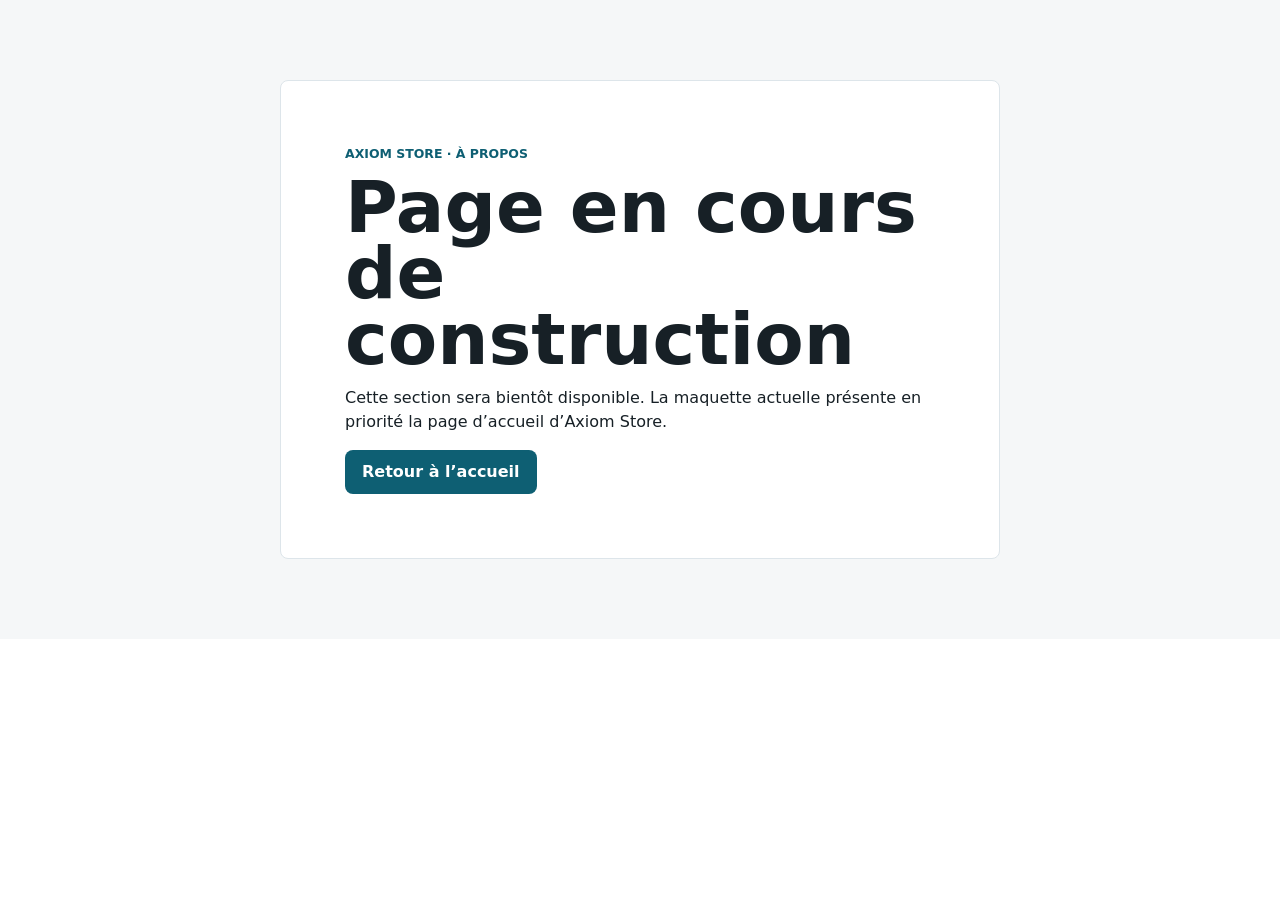
==== about/index.html @ ca26996d "Add construction pages for secondary routes" ====
<!doctype html>
<html lang="fr">
  <head>
    <meta charset="UTF-8" />
    <meta name="viewport" content="width=device-width, initial-scale=1.0" />
    <title>À propos en construction | Axiom Store</title>
    <link rel="stylesheet" href="../styles.css" />
  </head>
  <body>
    <main class="construction-page">
      <div class="construction-shell">
        <p class="eyebrow">Axiom Store · À propos</p>
        <h1>Page en cours de construction</h1>
        <p>Cette section sera bientôt disponible. La maquette actuelle présente en priorité la page d’accueil d’Axiom Store.</p>
        <a class="button primary" href="../">Retour à l’accueil</a>
      </div>
    </main>
  </body>
</html>
---- styles.css ----
:root {
  --ink: #172026;
  --muted: #61717d;
  --line: #dde5ea;
  --surface: #f5f7f8;
  --surface-strong: #eaf0f3;
  --brand: #0e5f73;
  --brand-dark: #073f4d;
  --accent: #d8873a;
  --accent-soft: #fff0dd;
  --white: #ffffff;
  --shadow: 0 18px 50px rgba(18, 32, 38, 0.14);
  --max: 100%;
  --page-x: clamp(16px, 4vw, 72px);
  --radius: 8px;
}

* {
  box-sizing: border-box;
}

[hidden] {
  display: none !important;
}

html {
  scroll-behavior: smooth;
}

body {
  margin: 0;
  color: var(--ink);
  background: var(--white);
  font-family:
    Inter, ui-sans-serif, system-ui, -apple-system, BlinkMacSystemFont, "Segoe UI", sans-serif;
  line-height: 1.5;
}

img {
  display: block;
  max-width: 100%;
}

a {
  color: inherit;
  text-decoration: none;
}

button,
input {
  font: inherit;
}

:focus-visible {
  outline: 3px solid rgba(216, 135, 58, 0.58);
  outline-offset: 3px;
}

.skip-link,
.sr-only {
  position: absolute;
  width: 1px;
  height: 1px;
  padding: 0;
  margin: -1px;
  overflow: hidden;
  clip: rect(0, 0, 0, 0);
  white-space: nowrap;
  border: 0;
}

.skip-link:focus {
  z-index: 20;
  width: auto;
  height: auto;
  margin: 12px;
  padding: 10px 14px;
  clip: auto;
  color: var(--white);
  background: var(--brand-dark);
}

.site-header {
  position: sticky;
  top: 0;
  z-index: 10;
  background: rgba(255, 255, 255, 0.96);
  border-bottom: 1px solid var(--line);
  backdrop-filter: blur(14px);
}

.top-strip {
  display: flex;
  justify-content: space-between;
  gap: 18px;
  padding: 7px var(--page-x);
  color: var(--white);
  background: var(--brand-dark);
  font-size: 0.84rem;
}

.top-strip p {
  margin: 0;
}

.top-strip a {
  font-weight: 700;
}

.header-main {
  display: grid;
  grid-template-columns: auto minmax(280px, 1fr) auto auto auto;
  align-items: center;
  gap: 20px;
  max-width: var(--max);
  margin: 0 auto;
  padding: 17px var(--page-x);
}

.brand {
  display: inline-flex;
  align-items: center;
  gap: 10px;
  min-width: max-content;
}

.brand-mark {
  display: grid;
  width: 42px;
  height: 42px;
  place-items: center;
  color: var(--white);
  background: var(--brand);
  border-radius: 7px;
  font-weight: 900;
}

.brand strong,
.brand small {
  display: block;
}

.brand strong {
  font-size: 1.05rem;
  line-height: 1.05;
}

.brand small {
  color: var(--muted);
  font-size: 0.76rem;
}

.search-form,
.mobile-inline-search,
.mobile-search {
  display: flex;
  min-height: 46px;
  overflow: hidden;
  background: var(--surface);
  border: 1px solid var(--line);
  border-radius: var(--radius);
}

.search-form input,
.mobile-inline-search input,
.mobile-search input {
  width: 100%;
  min-width: 0;
  padding: 0 15px;
  border: 0;
  background: transparent;
  color: var(--ink);
}

.search-form button,
.mobile-inline-search button {
  display: grid;
  width: 50px;
  place-items: center;
  color: var(--white);
  cursor: pointer;
  background: var(--brand);
  border: 0;
}

.search-form svg,
.mobile-inline-search svg {
  width: 21px;
  fill: none;
  stroke: currentColor;
  stroke-width: 2;
  stroke-linecap: round;
}

.desktop-nav {
  display: flex;
  align-items: center;
  gap: 18px;
  color: #31424c;
  font-size: 0.94rem;
  font-weight: 700;
}

.desktop-nav a,
.category-rail a,
.site-footer a {
  transition:
    color 160ms ease,
    background 160ms ease,
    transform 160ms ease;
}

.desktop-nav a:hover,
.category-rail a:hover,
.site-footer a:hover {
  color: var(--brand);
}

.whatsapp-link,
.button {
  display: inline-flex;
  min-height: 44px;
  align-items: center;
  justify-content: center;
  gap: 9px;
  padding: 0 17px;
  border-radius: var(--radius);
  font-weight: 800;
  transition:
    transform 180ms ease,
    box-shadow 180ms ease,
    background 180ms ease;
}

.whatsapp-link,
.button.primary {
  color: var(--white);
  background: var(--brand);
}

.button.secondary {
  color: var(--brand-dark);
  background: var(--white);
  border: 1px solid var(--line);
}

.button.light {
  color: var(--brand-dark);
  background: var(--white);
}

.whatsapp-link:hover,
.button:hover {
  transform: translateY(-2px);
  box-shadow: 0 12px 28px rgba(18, 32, 38, 0.14);
}

.menu-toggle {
  display: none;
  width: 46px;
  height: 44px;
  place-items: center;
  padding: 10px;
  cursor: pointer;
  background: var(--surface);
  border: 1px solid var(--line);
  border-radius: var(--radius);
}

.menu-toggle span {
  display: block;
  width: 20px;
  height: 2px;
  margin: 3px auto;
  background: var(--ink);
}

.category-rail {
  display: flex;
  gap: 8px;
  max-width: var(--max);
  margin: 0 auto;
  padding: 0 var(--page-x) 14px;
  overflow-x: auto;
  scrollbar-width: none;
}

.category-rail a {
  min-width: max-content;
  padding: 8px 13px;
  color: #33444d;
  background: var(--surface);
  border-radius: 999px;
  font-size: 0.88rem;
  font-weight: 750;
}

.mobile-inline-search {
  display: none;
  margin: 0 16px 12px;
}

.mobile-panel {
  display: grid;
  gap: 14px;
  padding: 0 var(--page-x) 22px;
  border-top: 1px solid var(--line);
}

.mobile-panel a {
  padding: 8px 0;
  font-weight: 760;
}

.mobile-whatsapp {
  display: inline-flex;
  justify-content: center;
  padding: 13px 16px !important;
  color: var(--white);
  background: var(--brand);
  border-radius: var(--radius);
}

.section,
.hero-section,
.quick-trust,
.editorial-band,
.whatsapp-section,
.construction-shell,
.site-footer {
  max-width: var(--max);
  margin-right: auto;
  margin-left: auto;
}

.hero-section {
  display: grid;
  grid-template-columns: minmax(0, 0.92fr) minmax(360px, 1.08fr);
  gap: clamp(32px, 5vw, 64px);
  align-items: center;
  padding: clamp(44px, 7vw, 84px) var(--page-x) 50px;
}

.eyebrow {
  margin: 0 0 10px;
  color: var(--brand);
  font-size: 0.78rem;
  font-weight: 900;
  letter-spacing: 0;
  text-transform: uppercase;
}

h1,
h2,
h3,
p {
  margin-top: 0;
}

h1 {
  max-width: 720px;
  margin-bottom: 14px;
  font-size: clamp(3.2rem, 8vw, 6rem);
  line-height: 0.92;
  letter-spacing: 0;
}

h2 {
  margin-bottom: 0;
  font-size: clamp(1.75rem, 3.3vw, 2.75rem);
  line-height: 1.08;
  letter-spacing: 0;
}

h3 {
  margin-bottom: 8px;
  font-size: 1.08rem;
  line-height: 1.25;
}

.hero-lede {
  max-width: 620px;
  margin-bottom: 26px;
  color: #40525d;
  font-size: clamp(1.03rem, 2vw, 1.2rem);
}

.hero-actions {
  display: flex;
  flex-wrap: wrap;
  gap: 12px;
}

.hero-showcase {
  display: grid;
  grid-template-columns: 1.1fr 0.9fr;
  grid-template-rows: repeat(2, minmax(190px, 1fr));
  gap: 14px;
  min-height: 430px;
}

.showcase-card {
  position: relative;
  min-height: 190px;
  overflow: hidden;
  background: var(--surface);
  border-radius: var(--radius);
  box-shadow: var(--shadow);
}

.showcase-large {
  grid-row: 1 / span 2;
}

.showcase-card::after,
.category-tile::after,
.editorial-band::after {
  position: absolute;
  inset: 0;
  content: "";
  background: linear-gradient(180deg, rgba(0, 0, 0, 0) 35%, rgba(6, 24, 30, 0.68));
}

.showcase-card img,
.category-tile img,
.editorial-band img {
  width: 100%;
  height: 100%;
  object-fit: cover;
}

.showcase-card div {
  position: absolute;
  right: 16px;
  bottom: 16px;
  left: 16px;
  z-index: 1;
  color: var(--white);
}

.showcase-card span {
  display: block;
  margin-bottom: 3px;
  color: #e6f2f5;
  font-size: 0.8rem;
  font-weight: 800;
  text-transform: uppercase;
}

.showcase-card strong {
  font-size: clamp(1.05rem, 2vw, 1.45rem);
  line-height: 1.12;
}

.quick-trust {
  display: grid;
  grid-template-columns: repeat(3, 1fr);
  gap: 1px;
  overflow: hidden;
  padding: 0 var(--page-x);
}

.quick-trust div {
  min-height: 98px;
  padding: 22px;
  background: var(--surface);
}

.quick-trust strong,
.quick-trust span {
  display: block;
}

.quick-trust strong {
  margin-bottom: 4px;
}

.quick-trust span {
  color: var(--muted);
  font-size: 0.94rem;
}

.section {
  padding: clamp(58px, 8vw, 96px) var(--page-x);
}

.section-heading {
  display: grid;
  grid-template-columns: 1fr auto;
  gap: 18px 28px;
  align-items: end;
  margin-bottom: 28px;
}

.section-heading .eyebrow {
  grid-column: 1 / -1;
  margin-bottom: -8px;
}

.section-heading a {
  color: var(--brand);
  font-weight: 850;
}

.category-grid {
  display: grid;
  grid-template-columns: 1.1fr 1fr 1fr;
  grid-auto-rows: minmax(176px, 1fr);
  gap: 14px;
}

.category-tile {
  position: relative;
  min-height: 176px;
  overflow: hidden;
  background: var(--surface);
  border-radius: var(--radius);
}

.category-tile:hover img,
.showcase-card:hover img {
  transform: scale(1.04);
}

.category-tile img,
.showcase-card img {
  transition: transform 350ms ease;
}

.category-tile.tall {
  grid-row: span 2;
}

.category-tile.wide {
  grid-column: span 2;
}

.category-tile span {
  position: absolute;
  bottom: 16px;
  left: 16px;
  z-index: 1;
  color: var(--white);
  font-size: 1.1rem;
  font-weight: 900;
}

.products-section {
  background: linear-gradient(180deg, var(--surface) 0, var(--surface) 74%, var(--white) 74%);
  max-width: none;
}

.products-section > * {
  max-width: var(--max);
  margin-right: auto;
  margin-left: auto;
}

.product-grid {
  display: grid;
  grid-template-columns: repeat(4, 1fr);
  gap: 16px;
}

.product-card {
  display: grid;
  grid-template-rows: 210px 1fr;
  overflow: hidden;
  background: var(--white);
  border: 1px solid var(--line);
  border-radius: var(--radius);
  transition:
    transform 180ms ease,
    box-shadow 180ms ease,
    border-color 180ms ease;
}

.product-card:hover {
  transform: translateY(-4px);
  border-color: rgba(14, 95, 115, 0.3);
  box-shadow: var(--shadow);
}

.product-image {
  position: relative;
  overflow: hidden;
  background: var(--surface-strong);
}

.product-image img {
  width: 100%;
  height: 100%;
  object-fit: cover;
}

.badge {
  position: absolute;
  top: 12px;
  left: 12px;
  padding: 5px 9px;
  color: var(--brand-dark);
  background: var(--accent-soft);
  border-radius: 999px;
  font-size: 0.73rem;
  font-weight: 900;
  text-transform: uppercase;
}

.product-body {
  display: grid;
  gap: 10px;
  padding: 16px;
}

.product-category {
  color: var(--muted);
  font-size: 0.8rem;
  font-weight: 800;
  text-transform: uppercase;
}

.price-row {
  display: flex;
  flex-wrap: wrap;
  gap: 8px;
  align-items: baseline;
}

.price {
  color: var(--brand-dark);
  font-size: 1.14rem;
  font-weight: 950;
}

.old-price {
  color: #8b9aa3;
  font-size: 0.88rem;
  text-decoration: line-through;
}

.product-card .button {
  width: 100%;
  min-height: 40px;
  margin-top: 4px;
  font-size: 0.92rem;
}

.editorial-band {
  position: relative;
  display: grid;
  grid-template-columns: minmax(0, 0.88fr) minmax(340px, 1.12fr);
  gap: 34px;
  align-items: center;
  min-height: 370px;
  overflow: hidden;
  margin-top: 22px;
  margin-bottom: 22px;
  color: var(--white);
  background: var(--brand-dark);
  border-radius: var(--radius);
}

.editorial-band div {
  position: relative;
  z-index: 1;
  padding: clamp(28px, 5vw, 54px);
}

.editorial-band .eyebrow {
  color: #f4c28b;
}

.editorial-band p {
  max-width: 560px;
  color: #e1edf0;
}

.editorial-band img {
  min-height: 370px;
}

.editorial-band::after {
  left: 52%;
  background: linear-gradient(90deg, rgba(7, 63, 77, 0.4), rgba(7, 63, 77, 0.05));
}

.trend-grid,
.service-list {
  display: grid;
  grid-template-columns: repeat(3, 1fr);
  gap: 16px;
}

.trend-grid article,
.service-list article {
  padding: 22px;
  background: var(--surface);
  border-radius: var(--radius);
}

.trend-grid span {
  display: inline-flex;
  margin-bottom: 16px;
  padding: 5px 9px;
  color: var(--brand-dark);
  background: var(--accent-soft);
  border-radius: 999px;
  font-size: 0.75rem;
  font-weight: 900;
  text-transform: uppercase;
}

.trend-grid p,
.service-list p {
  color: var(--muted);
}

.trend-grid a {
  color: var(--brand);
  font-weight: 850;
}

.services-section {
  padding-top: 30px;
}

.whatsapp-section {
  display: grid;
  grid-template-columns: minmax(0, 1fr) minmax(260px, 0.9fr) auto;
  gap: 28px;
  align-items: center;
  margin-bottom: 78px;
  padding: 30px var(--page-x);
  background: var(--surface);
  border-radius: var(--radius);
}

.whatsapp-section p {
  max-width: 560px;
  margin-bottom: 0;
  color: var(--muted);
}

.whatsapp-section ol {
  display: grid;
  gap: 10px;
  padding: 0;
  margin: 0;
  list-style: none;
}

.whatsapp-section li {
  display: flex;
  gap: 10px;
  align-items: center;
  min-height: 42px;
}

.whatsapp-section li strong {
  display: grid;
  width: 32px;
  height: 32px;
  place-items: center;
  color: var(--white);
  background: var(--brand);
  border-radius: 50%;
}

.construction-page {
  min-height: 68vh;
  padding: 80px var(--page-x);
  background: var(--surface);
}

.construction-shell {
  max-width: 720px;
  padding: clamp(34px, 6vw, 64px);
  background: var(--white);
  border: 1px solid var(--line);
  border-radius: var(--radius);
}

.construction-shell h1 {
  font-size: clamp(2.2rem, 7vw, 4.5rem);
}

.site-footer {
  display: grid;
  grid-template-columns: 1.3fr repeat(3, 1fr);
  gap: 34px;
  padding: 44px var(--page-x) 54px;
  color: #d8e5e8;
  background: var(--brand-dark);
}

.site-footer p {
  max-width: 360px;
  margin-bottom: 0;
  color: #b7cbd1;
}

.footer-brand .brand-mark {
  background: var(--accent);
}

.footer-brand small {
  color: #b7cbd1;
}

.site-footer nav {
  display: grid;
  align-content: start;
  gap: 9px;
}

.site-footer strong {
  color: var(--white);
}

.site-footer a {
  color: #d8e5e8;
}

@media (max-width: 1040px) {
  .header-main {
    grid-template-columns: auto minmax(220px, 1fr) auto auto;
  }

  .desktop-nav {
    display: none;
  }

  .menu-toggle {
    display: block;
  }

  .hero-section,
  .editorial-band {
    grid-template-columns: 1fr;
  }

  .hero-showcase {
    grid-template-columns: 1fr 1fr;
  }

  .product-grid {
    grid-template-columns: repeat(2, 1fr);
  }

  .whatsapp-section {
    grid-template-columns: 1fr;
  }
}

@media (max-width: 760px) {
  .top-strip {
    display: none;
  }

  .header-main {
    grid-template-columns: auto 1fr auto;
    gap: 12px;
    padding: 13px 16px;
  }

  .search-form,
  .whatsapp-link {
    display: none;
  }

  .mobile-inline-search {
    display: flex;
  }

  .brand-mark {
    width: 38px;
    height: 38px;
  }

  .category-rail {
    padding: 0 16px 12px;
  }

  .hero-section {
    padding: 34px 16px 34px;
  }

  h1 {
    font-size: clamp(3rem, 17vw, 4.25rem);
  }

  .hero-showcase {
    grid-template-columns: 1fr;
    grid-template-rows: none;
    min-height: auto;
  }

  .showcase-large {
    grid-row: auto;
  }

  .showcase-card {
    min-height: 220px;
  }

  .quick-trust {
    grid-template-columns: 1fr;
    padding: 0 16px;
  }

  .section {
    padding: 56px 16px;
  }

  .section-heading {
    grid-template-columns: 1fr;
    margin-bottom: 22px;
  }

  .category-grid {
    grid-template-columns: 1fr;
    grid-auto-rows: 190px;
  }

  .category-tile.tall,
  .category-tile.wide {
    grid-row: auto;
    grid-column: auto;
  }

  .product-grid,
  .trend-grid,
  .service-list {
    grid-template-columns: 1fr;
  }

  .product-card {
    grid-template-rows: 230px 1fr;
  }

  .editorial-band {
    margin: 4px 16px 8px;
  }

  .editorial-band div {
    padding: 28px;
  }

  .editorial-band img {
    min-height: 260px;
  }

  .whatsapp-section {
    margin: 0 16px 54px;
    padding: 26px;
  }

  .site-footer {
    grid-template-columns: 1fr;
    padding: 38px 20px 46px;
  }
}

@media (max-width: 430px) {
  .hero-actions,
  .hero-actions .button,
  .whatsapp-section .button {
    width: 100%;
  }

  .brand strong {
    font-size: 0.96rem;
  }
}
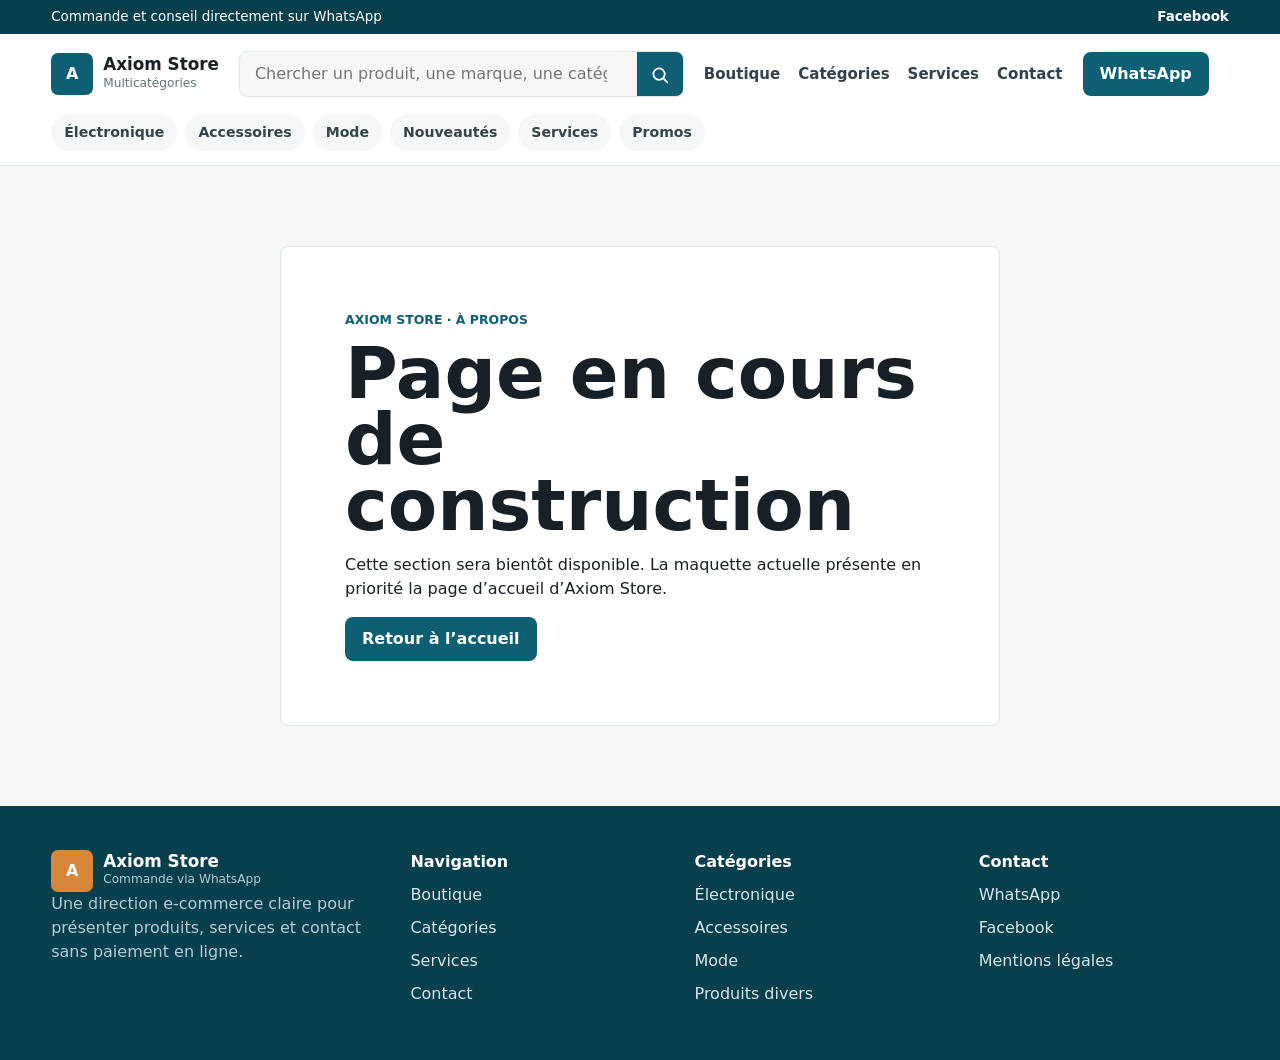
==== commit 638da072: "Add header and footer to remaining construction pages" ====
--- a/about/index.html
+++ b/about/index.html
@@ -7,13 +7,17 @@
     <link rel="stylesheet" href="../styles.css" />
   </head>
   <body>
-    <main class="construction-page">
-      <div class="construction-shell">
-        <p class="eyebrow">Axiom Store · À propos</p>
-        <h1>Page en cours de construction</h1>
-        <p>Cette section sera bientôt disponible. La maquette actuelle présente en priorité la page d’accueil d’Axiom Store.</p>
-        <a class="button primary" href="../">Retour à l’accueil</a>
+    <header class="site-header">
+      <div class="top-strip"><p>Commande et conseil directement sur WhatsApp</p><a href="https://www.facebook.com/" target="_blank" rel="noreferrer">Facebook</a></div>
+      <div class="header-main">
+        <a class="brand" href="../" aria-label="Axiom Store - accueil"><span class="brand-mark">A</span><span><strong>Axiom Store</strong><small>Multicatégories</small></span></a>
+        <form class="search-form" role="search" aria-label="Recherche produit"><input type="search" placeholder="Chercher un produit, une marque, une catégorie" /><button type="submit" aria-label="Lancer la recherche"><svg aria-hidden="true" viewBox="0 0 24 24"><path d="m21 21-4.3-4.3m1.3-5.2a6.5 6.5 0 1 1-13 0 6.5 6.5 0 0 1 13 0Z" /></svg></button></form>
+        <nav class="desktop-nav" aria-label="Navigation principale"><a href="../boutique/">Boutique</a><a href="../categories/">Catégories</a><a href="../services/">Services</a><a href="../contact/">Contact</a></nav>
+        <a class="whatsapp-link" href="https://wa.me/224000000000" target="_blank" rel="noreferrer">WhatsApp</a>
       </div>
-    </main>
+      <div class="category-rail" aria-label="Univers produits"><a href="../categories/">Électronique</a><a href="../categories/">Accessoires</a><a href="../categories/">Mode</a><a href="../categories/">Nouveautés</a><a href="../services/">Services</a><a href="../categories/">Promos</a></div>
+    </header>
+    <main class="construction-page"><div class="construction-shell"><p class="eyebrow">Axiom Store · À propos</p><h1>Page en cours de construction</h1><p>Cette section sera bientôt disponible. La maquette actuelle présente en priorité la page d’accueil d’Axiom Store.</p><a class="button primary" href="../">Retour à l’accueil</a></div></main>
+    <footer class="site-footer"><div><a class="brand footer-brand" href="../"><span class="brand-mark">A</span><span><strong>Axiom Store</strong><small>Commande via WhatsApp</small></span></a><p>Une direction e-commerce claire pour présenter produits, services et contact sans paiement en ligne.</p></div><nav><strong>Navigation</strong><a href="../boutique/">Boutique</a><a href="../categories/">Catégories</a><a href="../services/">Services</a><a href="../contact/">Contact</a></nav><nav><strong>Catégories</strong><a href="../categories/">Électronique</a><a href="../categories/">Accessoires</a><a href="../categories/">Mode</a><a href="../categories/">Produits divers</a></nav><nav><strong>Contact</strong><a href="https://wa.me/224000000000" target="_blank" rel="noreferrer">WhatsApp</a><a href="https://www.facebook.com/" target="_blank" rel="noreferrer">Facebook</a><a href="../mentions-legales/">Mentions légales</a></nav></footer>
   </body>
 </html>
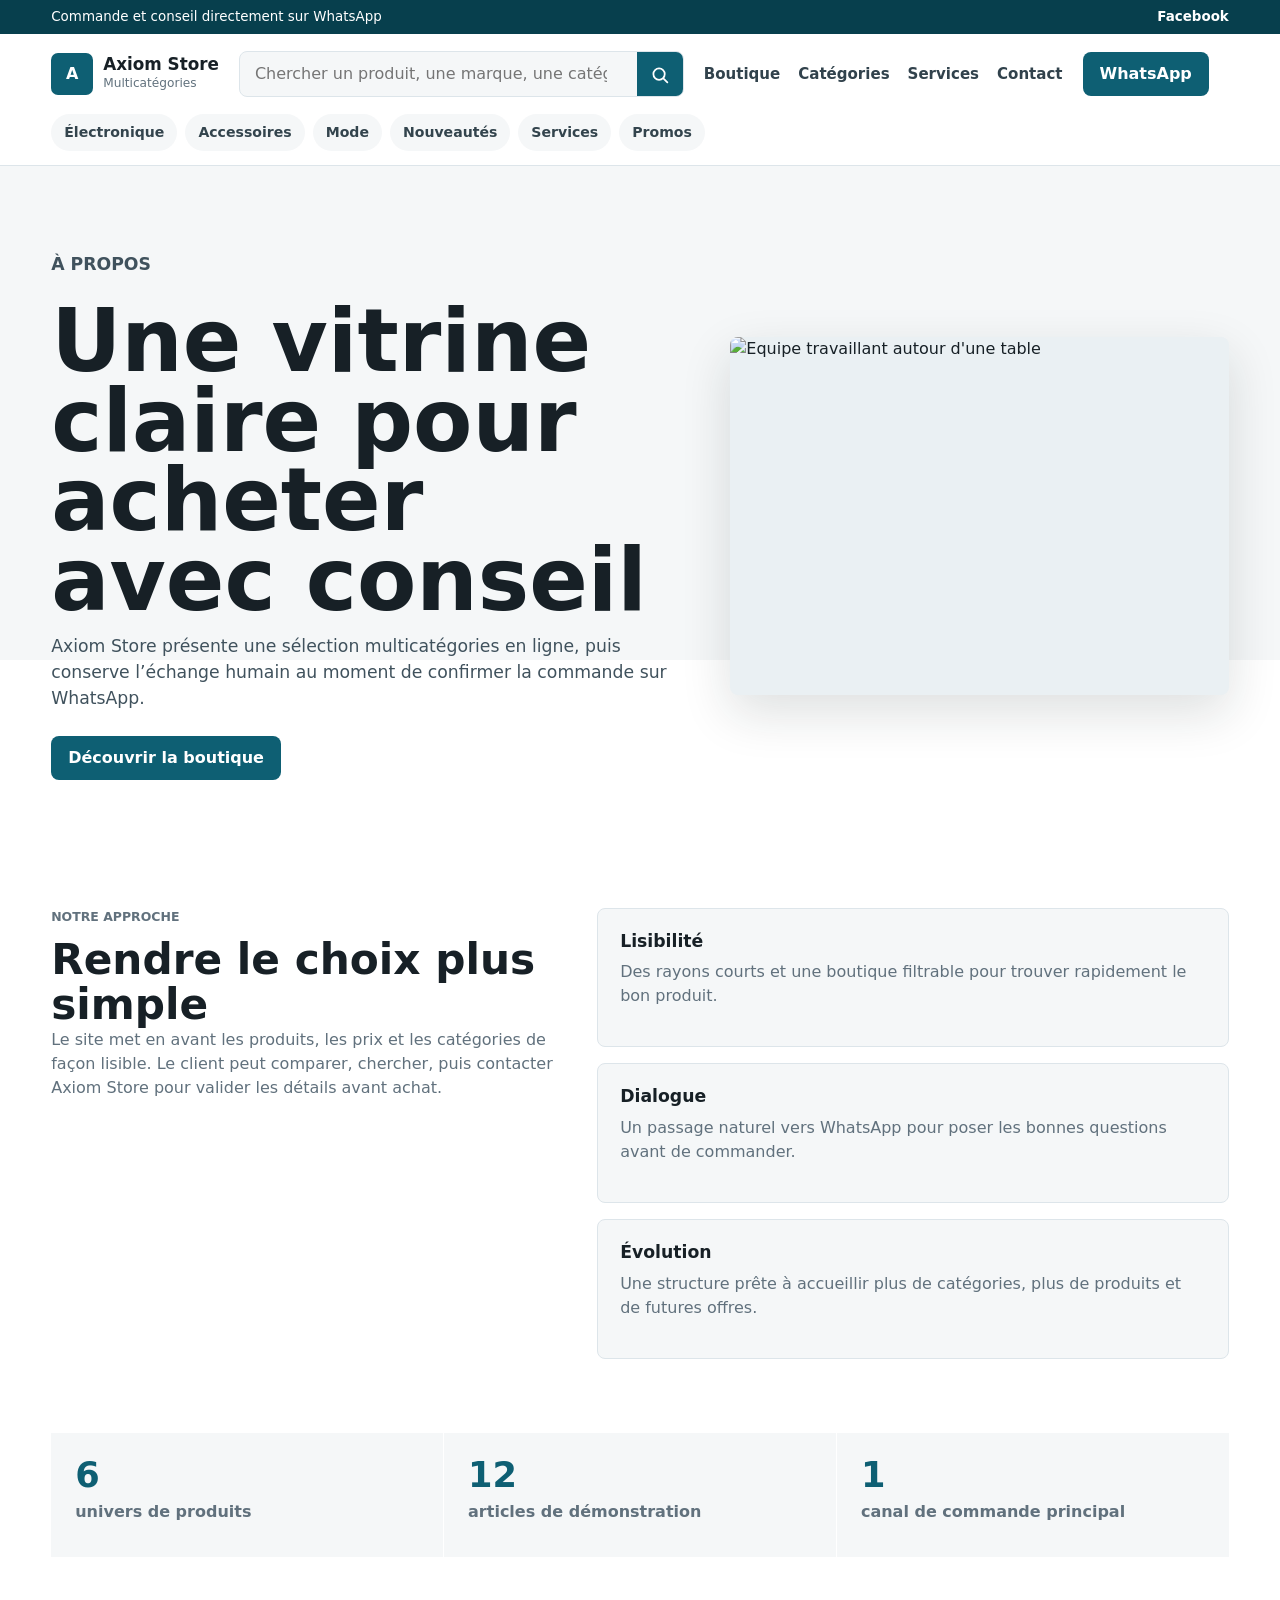
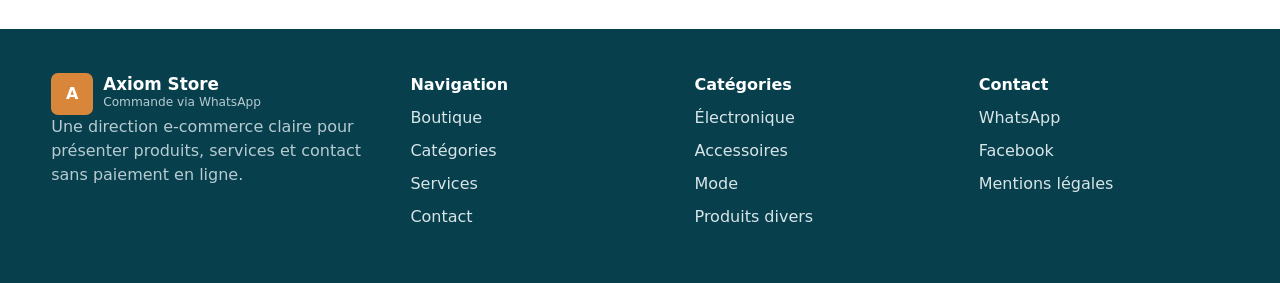
==== commit 381c1f64: "Build remaining site pages" ====
--- a/about/index.html
+++ b/about/index.html
@@ -3,21 +3,161 @@
   <head>
     <meta charset="UTF-8" />
     <meta name="viewport" content="width=device-width, initial-scale=1.0" />
-    <title>À propos en construction | Axiom Store</title>
+    <meta
+      name="description"
+      content="À propos d'Axiom Store, boutique multicatégories avec catalogue en ligne et commande finalisée sur WhatsApp."
+    />
+    <title>À propos | Axiom Store</title>
+    <link rel="preconnect" href="https://images.unsplash.com" />
     <link rel="stylesheet" href="../styles.css" />
   </head>
   <body>
+    <a class="skip-link" href="#main">Aller au contenu</a>
+
     <header class="site-header">
-      <div class="top-strip"><p>Commande et conseil directement sur WhatsApp</p><a href="https://www.facebook.com/" target="_blank" rel="noreferrer">Facebook</a></div>
+      <div class="top-strip">
+        <p>Commande et conseil directement sur WhatsApp</p>
+        <a href="https://www.facebook.com/" target="_blank" rel="noreferrer">Facebook</a>
+      </div>
       <div class="header-main">
-        <a class="brand" href="../" aria-label="Axiom Store - accueil"><span class="brand-mark">A</span><span><strong>Axiom Store</strong><small>Multicatégories</small></span></a>
-        <form class="search-form" role="search" aria-label="Recherche produit"><input type="search" placeholder="Chercher un produit, une marque, une catégorie" /><button type="submit" aria-label="Lancer la recherche"><svg aria-hidden="true" viewBox="0 0 24 24"><path d="m21 21-4.3-4.3m1.3-5.2a6.5 6.5 0 1 1-13 0 6.5 6.5 0 0 1 13 0Z" /></svg></button></form>
-        <nav class="desktop-nav" aria-label="Navigation principale"><a href="../boutique/">Boutique</a><a href="../categories/">Catégories</a><a href="../services/">Services</a><a href="../contact/">Contact</a></nav>
+        <a class="brand" href="../" aria-label="Axiom Store - accueil">
+          <span class="brand-mark">A</span>
+          <span><strong>Axiom Store</strong><small>Multicatégories</small></span>
+        </a>
+        <form class="search-form" role="search" aria-label="Recherche produit" data-site-search>
+          <label class="sr-only" for="about-search">Rechercher un produit</label>
+          <input id="about-search" type="search" placeholder="Chercher un produit, une marque, une catégorie" />
+          <button type="submit" aria-label="Lancer la recherche">
+            <svg aria-hidden="true" viewBox="0 0 24 24">
+              <path d="m21 21-4.3-4.3m1.3-5.2a6.5 6.5 0 1 1-13 0 6.5 6.5 0 0 1 13 0Z" />
+            </svg>
+          </button>
+        </form>
+        <nav class="desktop-nav" aria-label="Navigation principale">
+          <a href="../boutique/">Boutique</a>
+          <a href="../categories/">Catégories</a>
+          <a href="../services/">Services</a>
+          <a href="../contact/">Contact</a>
+        </nav>
         <a class="whatsapp-link" href="https://wa.me/224000000000" target="_blank" rel="noreferrer">WhatsApp</a>
+        <button class="menu-toggle" type="button" aria-label="Ouvrir le menu" aria-expanded="false" data-menu-toggle>
+          <span></span>
+          <span></span>
+          <span></span>
+        </button>
       </div>
-      <div class="category-rail" aria-label="Univers produits"><a href="../categories/">Électronique</a><a href="../categories/">Accessoires</a><a href="../categories/">Mode</a><a href="../categories/">Nouveautés</a><a href="../services/">Services</a><a href="../categories/">Promos</a></div>
+      <div class="category-rail" aria-label="Univers produits">
+        <a href="../boutique/?category=%C3%89lectronique">Électronique</a>
+        <a href="../boutique/?category=Accessoires">Accessoires</a>
+        <a href="../boutique/?category=Mode">Mode</a>
+        <a href="../boutique/">Nouveautés</a>
+        <a href="../services/">Services</a>
+        <a href="../boutique/?q=promo">Promos</a>
+      </div>
+      <form class="mobile-inline-search" role="search" aria-label="Recherche mobile rapide" data-site-search>
+        <label class="sr-only" for="about-mobile-search">Rechercher un produit</label>
+        <input id="about-mobile-search" type="search" placeholder="Chercher un produit" />
+        <button type="submit" aria-label="Lancer la recherche mobile">
+          <svg aria-hidden="true" viewBox="0 0 24 24">
+            <path d="m21 21-4.3-4.3m1.3-5.2a6.5 6.5 0 1 1-13 0 6.5 6.5 0 0 1 13 0Z" />
+          </svg>
+        </button>
+      </form>
+      <div class="mobile-panel" hidden data-mobile-panel>
+        <a href="../boutique/">Boutique</a>
+        <a href="../categories/">Catégories</a>
+        <a href="../services/">Services</a>
+        <a href="../about/">À propos</a>
+        <a href="../contact/">Contact</a>
+        <a class="mobile-whatsapp" href="https://wa.me/224000000000" target="_blank" rel="noreferrer">
+          Commander via WhatsApp
+        </a>
+      </div>
     </header>
-    <main class="construction-page"><div class="construction-shell"><p class="eyebrow">Axiom Store · À propos</p><h1>Page en cours de construction</h1><p>Cette section sera bientôt disponible. La maquette actuelle présente en priorité la page d’accueil d’Axiom Store.</p><a class="button primary" href="../">Retour à l’accueil</a></div></main>
-    <footer class="site-footer"><div><a class="brand footer-brand" href="../"><span class="brand-mark">A</span><span><strong>Axiom Store</strong><small>Commande via WhatsApp</small></span></a><p>Une direction e-commerce claire pour présenter produits, services et contact sans paiement en ligne.</p></div><nav><strong>Navigation</strong><a href="../boutique/">Boutique</a><a href="../categories/">Catégories</a><a href="../services/">Services</a><a href="../contact/">Contact</a></nav><nav><strong>Catégories</strong><a href="../categories/">Électronique</a><a href="../categories/">Accessoires</a><a href="../categories/">Mode</a><a href="../categories/">Produits divers</a></nav><nav><strong>Contact</strong><a href="https://wa.me/224000000000" target="_blank" rel="noreferrer">WhatsApp</a><a href="https://www.facebook.com/" target="_blank" rel="noreferrer">Facebook</a><a href="../mentions-legales/">Mentions légales</a></nav></footer>
+
+    <main id="main">
+      <section class="page-hero page-hero-with-media" aria-labelledby="about-title">
+        <div>
+          <p class="eyebrow">À propos</p>
+          <h1 id="about-title">Une vitrine claire pour acheter avec conseil</h1>
+          <p>
+            Axiom Store présente une sélection multicatégories en ligne, puis conserve l’échange humain au moment de
+            confirmer la commande sur WhatsApp.
+          </p>
+          <a class="button primary" href="../boutique/">Découvrir la boutique</a>
+        </div>
+        <figure class="page-hero-media">
+          <img
+            src="https://images.unsplash.com/photo-1521737604893-d14cc237f11d?auto=format&fit=crop&fm=webp&w=920&q=78"
+            alt="Equipe travaillant autour d'une table"
+            width="920"
+            height="620"
+          />
+        </figure>
+      </section>
+
+      <section class="split-section" aria-labelledby="mission-title">
+        <div>
+          <p class="eyebrow">Notre approche</p>
+          <h2 id="mission-title">Rendre le choix plus simple</h2>
+          <p>
+            Le site met en avant les produits, les prix et les catégories de façon lisible. Le client peut comparer,
+            chercher, puis contacter Axiom Store pour valider les détails avant achat.
+          </p>
+        </div>
+        <div class="value-list">
+          <article>
+            <h3>Lisibilité</h3>
+            <p>Des rayons courts et une boutique filtrable pour trouver rapidement le bon produit.</p>
+          </article>
+          <article>
+            <h3>Dialogue</h3>
+            <p>Un passage naturel vers WhatsApp pour poser les bonnes questions avant de commander.</p>
+          </article>
+          <article>
+            <h3>Évolution</h3>
+            <p>Une structure prête à accueillir plus de catégories, plus de produits et de futures offres.</p>
+          </article>
+        </div>
+      </section>
+
+      <section class="stat-strip" aria-label="Points forts">
+        <div><strong>6</strong><span>univers de produits</span></div>
+        <div><strong>12</strong><span>articles de démonstration</span></div>
+        <div><strong>1</strong><span>canal de commande principal</span></div>
+      </section>
+    </main>
+
+    <footer class="site-footer">
+      <div>
+        <a class="brand footer-brand" href="../">
+          <span class="brand-mark">A</span>
+          <span><strong>Axiom Store</strong><small>Commande via WhatsApp</small></span>
+        </a>
+        <p>Une direction e-commerce claire pour présenter produits, services et contact sans paiement en ligne.</p>
+      </div>
+      <nav aria-label="Liens footer">
+        <strong>Navigation</strong>
+        <a href="../boutique/">Boutique</a>
+        <a href="../categories/">Catégories</a>
+        <a href="../services/">Services</a>
+        <a href="../contact/">Contact</a>
+      </nav>
+      <nav aria-label="Catégories footer">
+        <strong>Catégories</strong>
+        <a href="../boutique/?category=%C3%89lectronique">Électronique</a>
+        <a href="../boutique/?category=Accessoires">Accessoires</a>
+        <a href="../boutique/?category=Mode">Mode</a>
+        <a href="../boutique/">Produits divers</a>
+      </nav>
+      <nav aria-label="Contact footer">
+        <strong>Contact</strong>
+        <a href="https://wa.me/224000000000" target="_blank" rel="noreferrer">WhatsApp</a>
+        <a href="https://www.facebook.com/" target="_blank" rel="noreferrer">Facebook</a>
+        <a href="../mentions-legales/">Mentions légales</a>
+      </nav>
+    </footer>
+
+    <script src="../site.js"></script>
   </body>
 </html>
--- a/styles.css
+++ b/styles.css
@@ -225,6 +225,8 @@
   gap: 9px;
   padding: 0 17px;
   border-radius: var(--radius);
+  border: 0;
+  cursor: pointer;
   font-weight: 800;
   transition:
     transform 180ms ease,
@@ -322,6 +324,7 @@
 }
 
 .section,
+.hero-announcement,
 .hero-section,
 .quick-trust,
 .editorial-band,
@@ -333,12 +336,36 @@
   margin-left: auto;
 }
 
+.hero-announcement {
+  display: flex;
+  gap: 12px;
+  align-items: center;
+  margin-top: 22px;
+  padding: 12px var(--page-x);
+  color: var(--brand-dark);
+  background: var(--accent-soft);
+  border-top: 1px solid rgba(216, 135, 58, 0.26);
+  border-bottom: 1px solid rgba(216, 135, 58, 0.26);
+}
+
+.hero-announcement strong {
+  min-width: max-content;
+  font-size: 0.82rem;
+  font-weight: 950;
+  text-transform: uppercase;
+}
+
+.hero-announcement span {
+  color: #4f4132;
+  font-size: 0.95rem;
+}
+
 .hero-section {
   display: grid;
   grid-template-columns: minmax(0, 0.92fr) minmax(360px, 1.08fr);
   gap: clamp(32px, 5vw, 64px);
   align-items: center;
-  padding: clamp(44px, 7vw, 84px) var(--page-x) 50px;
+  padding: clamp(34px, 6vw, 68px) var(--page-x) 50px;
 }
 
 .eyebrow {
@@ -365,6 +392,12 @@
   letter-spacing: 0;
 }
 
+#hero-title {
+  max-width: 820px;
+  font-size: clamp(2.65rem, 5.4vw, 5rem);
+  line-height: 0.98;
+}
+
 h2 {
   margin-bottom: 0;
   font-size: clamp(1.75rem, 3.3vw, 2.75rem);
@@ -391,17 +424,36 @@
   gap: 12px;
 }
 
+.hero-proof {
+  display: flex;
+  flex-wrap: wrap;
+  gap: 8px;
+  padding: 0;
+  margin: 18px 0 0;
+  list-style: none;
+}
+
+.hero-proof li {
+  padding: 7px 10px;
+  color: var(--brand-dark);
+  background: var(--surface);
+  border: 1px solid var(--line);
+  border-radius: 999px;
+  font-size: 0.84rem;
+  font-weight: 800;
+}
+
 .hero-showcase {
   display: grid;
   grid-template-columns: 1.1fr 0.9fr;
-  grid-template-rows: repeat(2, minmax(190px, 1fr));
+  grid-template-rows: repeat(2, minmax(0, 1fr));
   gap: 14px;
-  min-height: 430px;
+  height: clamp(260px, 24vw, 330px);
 }
 
 .showcase-card {
   position: relative;
-  min-height: 190px;
+  min-height: 0;
   overflow: hidden;
   background: var(--surface);
   border-radius: var(--radius);
@@ -505,13 +557,13 @@
 .category-grid {
   display: grid;
   grid-template-columns: 1.1fr 1fr 1fr;
-  grid-auto-rows: minmax(176px, 1fr);
+  grid-auto-rows: clamp(118px, 11vw, 150px);
   gap: 14px;
 }
 
 .category-tile {
   position: relative;
-  min-height: 176px;
+  min-height: 118px;
   overflow: hidden;
   background: var(--surface);
   border-radius: var(--radius);
@@ -766,6 +818,474 @@
   border-radius: 50%;
 }
 
+.shop-hero {
+  display: grid;
+  grid-template-columns: minmax(0, 1fr) minmax(280px, 0.42fr);
+  gap: 24px;
+  align-items: end;
+  max-width: var(--max);
+  margin: 0 auto;
+  padding: clamp(42px, 6vw, 72px) var(--page-x) 34px;
+  background: linear-gradient(180deg, var(--surface) 0, var(--surface) 62%, var(--white) 62%);
+}
+
+.shop-hero h1 {
+  margin-bottom: 12px;
+  font-size: clamp(3rem, 7vw, 5.6rem);
+}
+
+.shop-hero p {
+  max-width: 760px;
+  margin-bottom: 0;
+  color: #40525d;
+  font-size: 1.06rem;
+}
+
+.shop-hero-panel {
+  padding: 22px;
+  background: var(--white);
+  border: 1px solid var(--line);
+  border-radius: var(--radius);
+  box-shadow: var(--shadow);
+}
+
+.shop-hero-panel strong,
+.shop-hero-panel span {
+  display: block;
+}
+
+.shop-hero-panel span {
+  margin-top: 6px;
+  color: var(--muted);
+  font-size: 0.95rem;
+}
+
+.shop-layout {
+  display: grid;
+  grid-template-columns: 260px minmax(0, 1fr);
+  gap: 24px;
+  align-items: start;
+  max-width: var(--max);
+  margin: 0 auto;
+  padding: 34px var(--page-x) 84px;
+}
+
+.shop-sidebar {
+  position: sticky;
+  top: 150px;
+  display: grid;
+  gap: 16px;
+}
+
+.filter-block {
+  padding: 18px;
+  background: var(--surface);
+  border: 1px solid var(--line);
+  border-radius: var(--radius);
+}
+
+.filter-block h2 {
+  margin-bottom: 12px;
+  font-size: 1rem;
+}
+
+.filter-block p {
+  margin-bottom: 14px;
+  color: var(--muted);
+  font-size: 0.94rem;
+}
+
+.filter-block .button {
+  width: 100%;
+}
+
+.filter-list {
+  display: grid;
+  gap: 8px;
+}
+
+.filter-list button {
+  min-height: 40px;
+  padding: 0 12px;
+  color: #31424c;
+  text-align: left;
+  cursor: pointer;
+  background: var(--white);
+  border: 1px solid var(--line);
+  border-radius: var(--radius);
+  font-weight: 800;
+  transition:
+    color 160ms ease,
+    background 160ms ease,
+    border-color 160ms ease;
+}
+
+.filter-list button:hover,
+.filter-list button.active {
+  color: var(--white);
+  background: var(--brand);
+  border-color: var(--brand);
+}
+
+.shop-results {
+  min-width: 0;
+}
+
+.shop-toolbar {
+  display: flex;
+  gap: 18px;
+  align-items: end;
+  justify-content: space-between;
+  margin-bottom: 18px;
+}
+
+.shop-toolbar h2 {
+  font-size: clamp(1.9rem, 3vw, 2.8rem);
+}
+
+.shop-toolbar [data-result-count] {
+  display: block;
+  margin-top: 4px;
+  color: var(--muted);
+  font-weight: 750;
+}
+
+.shop-toolbar label {
+  display: grid;
+  gap: 6px;
+  min-width: 190px;
+  color: var(--muted);
+  font-size: 0.86rem;
+  font-weight: 850;
+}
+
+.shop-toolbar select {
+  min-height: 42px;
+  padding: 0 12px;
+  color: var(--ink);
+  background: var(--white);
+  border: 1px solid var(--line);
+  border-radius: var(--radius);
+}
+
+.shop-product-grid {
+  grid-template-columns: repeat(4, minmax(0, 1fr));
+}
+
+.shop-product-grid .product-card {
+  grid-template-rows: 188px 1fr;
+}
+
+.empty-state {
+  padding: 28px;
+  background: var(--surface);
+  border: 1px dashed var(--line);
+  border-radius: var(--radius);
+}
+
+.empty-state h3 {
+  margin-bottom: 4px;
+}
+
+.empty-state p {
+  margin-bottom: 0;
+  color: var(--muted);
+}
+
+.page-hero {
+  max-width: var(--max);
+  margin: 0 auto;
+  padding: clamp(52px, 7vw, 86px) var(--page-x) clamp(34px, 5vw, 54px);
+  background: linear-gradient(180deg, var(--surface) 0, var(--surface) 74%, var(--white) 74%);
+}
+
+.page-hero-with-media {
+  display: grid;
+  grid-template-columns: minmax(0, 0.9fr) minmax(360px, 0.72fr);
+  gap: clamp(28px, 5vw, 56px);
+  align-items: center;
+}
+
+.page-hero h1 {
+  margin-bottom: 14px;
+  font-size: clamp(3rem, 7vw, 5.4rem);
+}
+
+.page-hero p {
+  max-width: 720px;
+  margin-bottom: 24px;
+  color: #40525d;
+  font-size: 1.08rem;
+}
+
+.page-hero-media {
+  min-height: clamp(260px, 28vw, 420px);
+  margin: 0;
+  overflow: hidden;
+  background: var(--surface-strong);
+  border-radius: var(--radius);
+  box-shadow: var(--shadow);
+}
+
+.page-hero-media img {
+  width: 100%;
+  height: 100%;
+  object-fit: cover;
+}
+
+.compact-section {
+  padding-top: clamp(36px, 5vw, 58px);
+}
+
+.category-page-grid,
+.feature-grid {
+  display: grid;
+  grid-template-columns: repeat(3, minmax(0, 1fr));
+  gap: 16px;
+}
+
+.category-page-card {
+  display: grid;
+  grid-template-rows: 190px auto 1fr;
+  gap: 10px;
+  overflow: hidden;
+  background: var(--white);
+  border: 1px solid var(--line);
+  border-radius: var(--radius);
+  transition:
+    transform 180ms ease,
+    box-shadow 180ms ease,
+    border-color 180ms ease;
+}
+
+.category-page-card:hover {
+  transform: translateY(-4px);
+  border-color: rgba(14, 95, 115, 0.3);
+  box-shadow: var(--shadow);
+}
+
+.category-page-card img {
+  width: 100%;
+  height: 100%;
+  object-fit: cover;
+}
+
+.category-page-card span {
+  padding: 0 16px;
+  color: var(--brand);
+  font-size: 0.78rem;
+  font-weight: 900;
+  text-transform: uppercase;
+}
+
+.category-page-card strong {
+  padding: 0 16px 18px;
+  font-size: 1.08rem;
+  line-height: 1.25;
+}
+
+.feature-card,
+.contact-card,
+.legal-block,
+.value-list article {
+  padding: 22px;
+  background: var(--surface);
+  border: 1px solid var(--line);
+  border-radius: var(--radius);
+}
+
+.feature-card span,
+.contact-card span {
+  display: inline-flex;
+  margin-bottom: 16px;
+  padding: 5px 9px;
+  color: var(--brand-dark);
+  background: var(--accent-soft);
+  border-radius: 999px;
+  font-size: 0.75rem;
+  font-weight: 900;
+  text-transform: uppercase;
+}
+
+.feature-card p,
+.contact-card p,
+.value-list p,
+.legal-block p,
+.split-section p {
+  color: var(--muted);
+}
+
+.split-section,
+.contact-layout,
+.legal-content,
+.stat-strip,
+.info-band {
+  max-width: var(--max);
+  margin-right: auto;
+  margin-left: auto;
+}
+
+.split-section {
+  display: grid;
+  grid-template-columns: minmax(0, 0.82fr) minmax(320px, 1fr);
+  gap: 28px;
+  align-items: start;
+  padding: clamp(42px, 6vw, 74px) var(--page-x);
+}
+
+.value-list,
+.process-list,
+.contact-stack,
+.legal-content {
+  display: grid;
+  gap: 16px;
+}
+
+.process-list {
+  padding: 0;
+  margin: 0;
+  list-style: none;
+}
+
+.process-list li {
+  display: flex;
+  gap: 14px;
+  align-items: center;
+  min-height: 72px;
+  padding: 16px;
+  background: var(--surface);
+  border: 1px solid var(--line);
+  border-radius: var(--radius);
+}
+
+.process-list strong {
+  display: grid;
+  width: 36px;
+  height: 36px;
+  flex: 0 0 36px;
+  place-items: center;
+  color: var(--white);
+  background: var(--brand);
+  border-radius: 50%;
+}
+
+.info-band {
+  display: flex;
+  gap: 22px;
+  align-items: center;
+  justify-content: space-between;
+  margin-bottom: 72px;
+  padding: 30px var(--page-x);
+  color: var(--white);
+  background: var(--brand-dark);
+}
+
+.info-band .eyebrow {
+  color: #f4c28b;
+}
+
+.info-band h2 {
+  max-width: 800px;
+}
+
+.contact-layout {
+  display: grid;
+  grid-template-columns: minmax(280px, 0.45fr) minmax(0, 1fr);
+  gap: 24px;
+  padding: 34px var(--page-x) 84px;
+}
+
+.contact-card a {
+  color: var(--brand);
+  font-weight: 850;
+}
+
+.contact-form {
+  display: grid;
+  gap: 16px;
+  padding: clamp(22px, 4vw, 34px);
+  background: var(--surface);
+  border: 1px solid var(--line);
+  border-radius: var(--radius);
+}
+
+.contact-form h2 {
+  margin-bottom: 6px;
+}
+
+.contact-form label {
+  display: grid;
+  gap: 7px;
+  color: #31424c;
+  font-weight: 800;
+}
+
+.contact-form input,
+.contact-form select,
+.contact-form textarea {
+  width: 100%;
+  min-height: 46px;
+  padding: 11px 13px;
+  color: var(--ink);
+  background: var(--white);
+  border: 1px solid var(--line);
+  border-radius: var(--radius);
+  resize: vertical;
+}
+
+.contact-form textarea {
+  min-height: 130px;
+}
+
+.legal-content {
+  padding: 28px var(--page-x) 84px;
+}
+
+.legal-block {
+  max-width: 900px;
+}
+
+.legal-block h2 {
+  margin-bottom: 12px;
+  font-size: 1.35rem;
+}
+
+.legal-block p {
+  margin-bottom: 8px;
+}
+
+.stat-strip {
+  display: grid;
+  grid-template-columns: repeat(3, 1fr);
+  gap: 1px;
+  overflow: hidden;
+  margin-bottom: 72px;
+  padding: 0 var(--page-x);
+}
+
+.stat-strip div {
+  min-height: 124px;
+  padding: 24px;
+  background: var(--surface);
+}
+
+.stat-strip strong,
+.stat-strip span {
+  display: block;
+}
+
+.stat-strip strong {
+  color: var(--brand);
+  font-size: 2.2rem;
+  line-height: 1;
+}
+
+.stat-strip span {
+  margin-top: 8px;
+  color: var(--muted);
+  font-weight: 750;
+}
+
 .construction-page {
   min-height: 68vh;
   padding: 80px var(--page-x);
@@ -835,7 +1355,11 @@
   }
 
   .hero-section,
-  .editorial-band {
+  .editorial-band,
+  .shop-hero,
+  .page-hero-with-media,
+  .split-section,
+  .contact-layout {
     grid-template-columns: 1fr;
   }
 
@@ -845,6 +1369,20 @@
 
   .product-grid {
     grid-template-columns: repeat(2, 1fr);
+  }
+
+  .shop-layout {
+    grid-template-columns: 1fr;
+  }
+
+  .shop-sidebar {
+    position: static;
+    grid-template-columns: 1fr 1fr;
+  }
+
+  .category-page-grid,
+  .feature-grid {
+    grid-template-columns: repeat(2, minmax(0, 1fr));
   }
 
   .whatsapp-section {
@@ -881,17 +1419,51 @@
     padding: 0 16px 12px;
   }
 
+  .hero-announcement {
+    display: block;
+    margin-top: 0;
+    padding: 10px 16px;
+  }
+
+  .hero-announcement strong,
+  .hero-announcement span {
+    display: block;
+  }
+
+  .hero-announcement span {
+    margin-top: 2px;
+    font-size: 0.9rem;
+  }
+
   .hero-section {
-    padding: 34px 16px 34px;
+    padding: 28px 16px 34px;
+  }
+
+  .shop-hero {
+    padding: 34px 16px 24px;
+  }
+
+  .page-hero {
+    padding: 34px 16px 28px;
+  }
+
+  .page-hero-media {
+    min-height: 230px;
   }
 
   h1 {
     font-size: clamp(3rem, 17vw, 4.25rem);
+  }
+
+  #hero-title {
+    font-size: clamp(2.45rem, 11.5vw, 3.4rem);
+    line-height: 1;
   }
 
   .hero-showcase {
     grid-template-columns: 1fr;
     grid-template-rows: none;
+    height: auto;
     min-height: auto;
   }
 
@@ -900,7 +1472,7 @@
   }
 
   .showcase-card {
-    min-height: 220px;
+    min-height: 190px;
   }
 
   .quick-trust {
@@ -912,6 +1484,54 @@
     padding: 56px 16px;
   }
 
+  .shop-layout {
+    padding: 28px 16px 58px;
+  }
+
+  .shop-sidebar {
+    grid-template-columns: 1fr;
+  }
+
+  .shop-toolbar {
+    display: grid;
+    align-items: start;
+  }
+
+  .shop-toolbar label {
+    min-width: 0;
+  }
+
+  .category-page-grid,
+  .feature-grid,
+  .stat-strip {
+    grid-template-columns: 1fr;
+  }
+
+  .category-page-card {
+    grid-template-rows: 180px auto 1fr;
+  }
+
+  .split-section,
+  .contact-layout,
+  .legal-content {
+    padding: 36px 16px 58px;
+  }
+
+  .info-band {
+    display: grid;
+    margin-bottom: 54px;
+    padding: 26px 16px;
+  }
+
+  .info-band .button {
+    width: 100%;
+  }
+
+  .stat-strip {
+    padding: 0 16px;
+    margin-bottom: 54px;
+  }
+
   .section-heading {
     grid-template-columns: 1fr;
     margin-bottom: 22px;
@@ -919,7 +1539,7 @@
 
   .category-grid {
     grid-template-columns: 1fr;
-    grid-auto-rows: 190px;
+    grid-auto-rows: 158px;
   }
 
   .category-tile.tall,
@@ -968,6 +1588,11 @@
     width: 100%;
   }
 
+  .hero-proof {
+    display: grid;
+    grid-template-columns: 1fr;
+  }
+
   .brand strong {
     font-size: 0.96rem;
   }
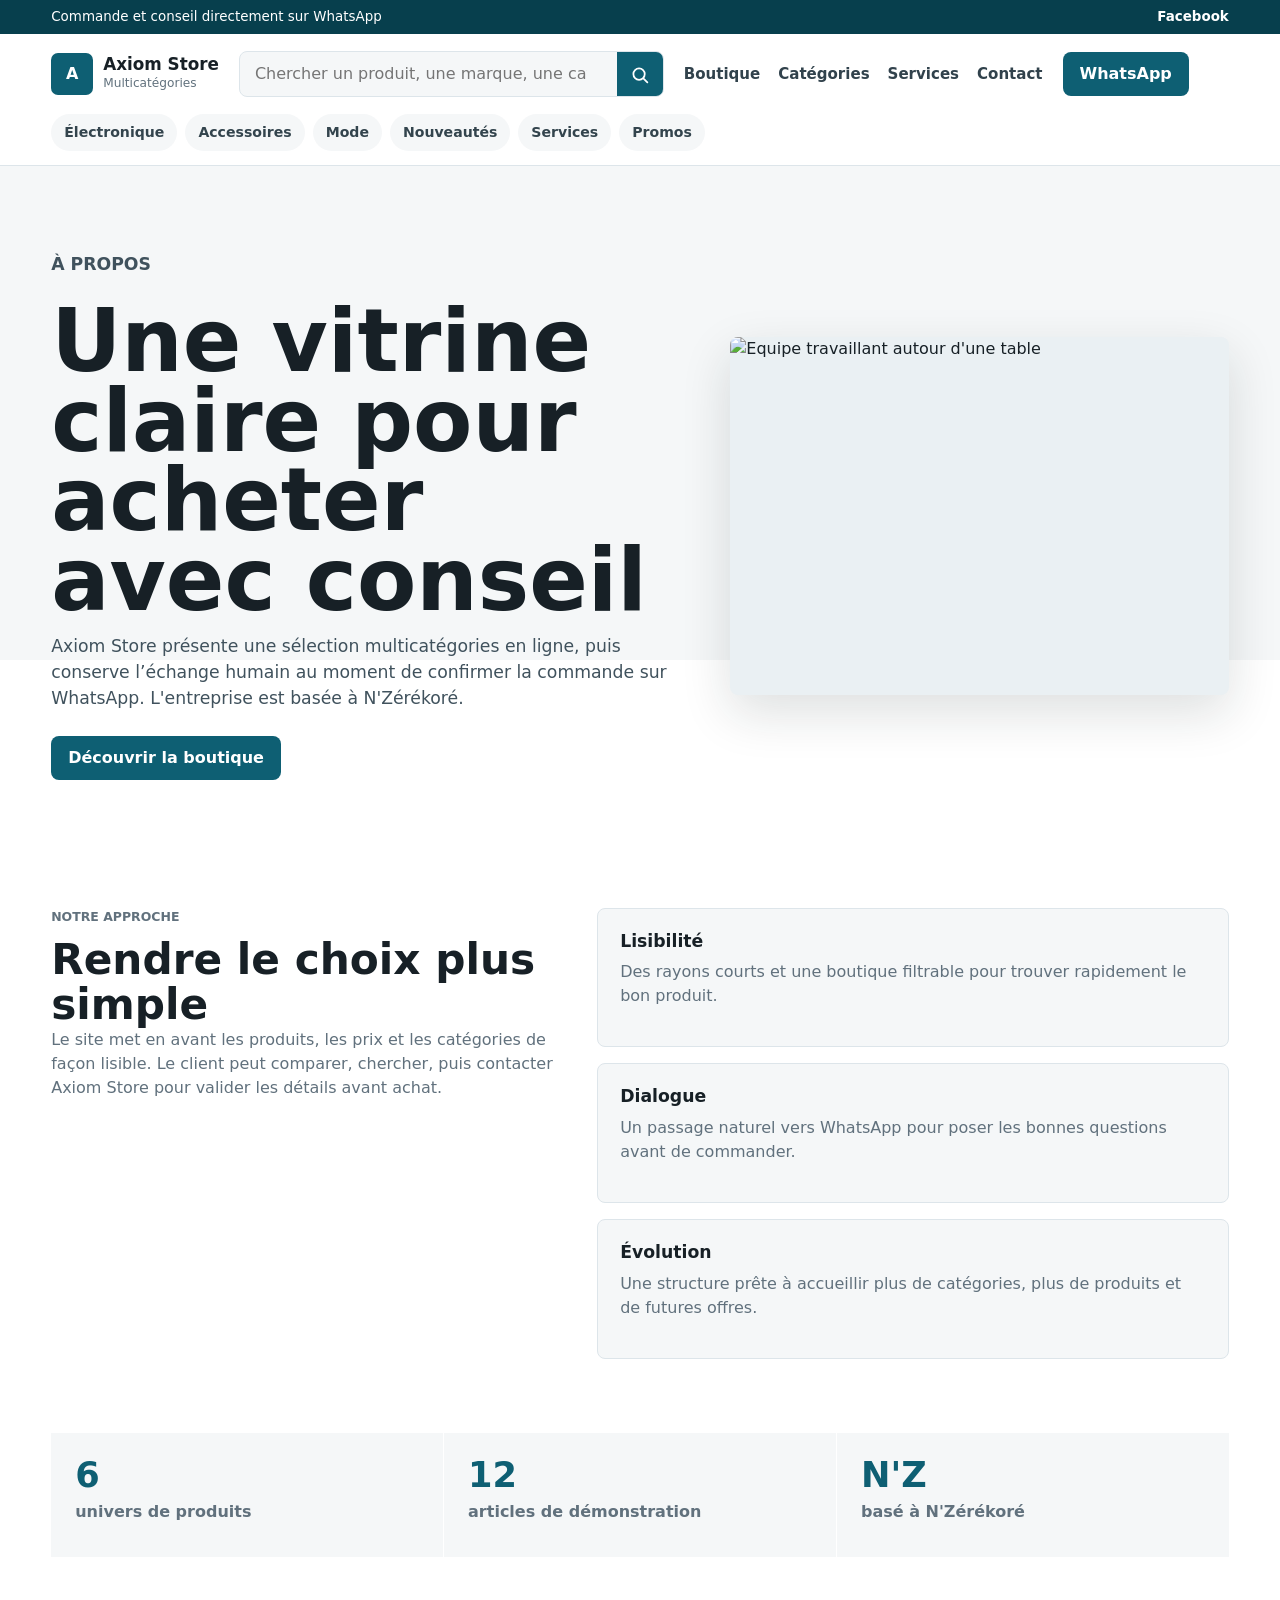
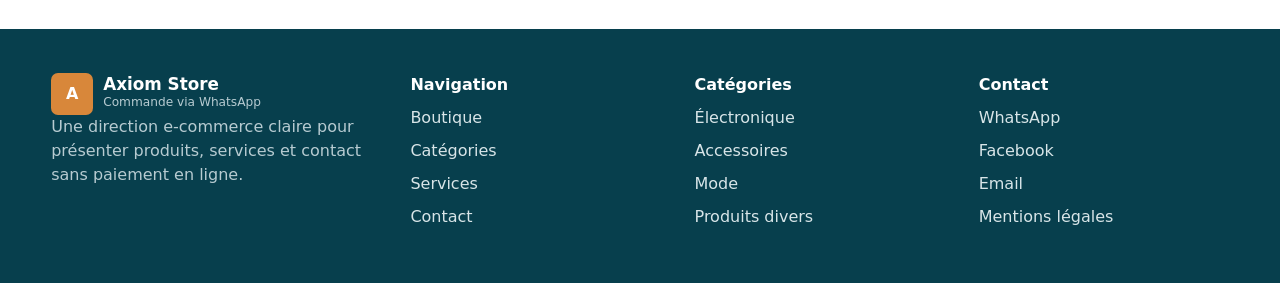
==== commit 92942b73: "Add WhatsApp cart checkout" ====
--- a/about/index.html
+++ b/about/index.html
@@ -39,7 +39,7 @@
           <a href="../services/">Services</a>
           <a href="../contact/">Contact</a>
         </nav>
-        <a class="whatsapp-link" href="https://wa.me/224000000000" target="_blank" rel="noreferrer">WhatsApp</a>
+        <a class="whatsapp-link" href="https://wa.me/224620343586" target="_blank" rel="noreferrer">WhatsApp</a>
         <button class="menu-toggle" type="button" aria-label="Ouvrir le menu" aria-expanded="false" data-menu-toggle>
           <span></span>
           <span></span>
@@ -69,7 +69,7 @@
         <a href="../services/">Services</a>
         <a href="../about/">À propos</a>
         <a href="../contact/">Contact</a>
-        <a class="mobile-whatsapp" href="https://wa.me/224000000000" target="_blank" rel="noreferrer">
+        <a class="mobile-whatsapp" href="https://wa.me/224620343586" target="_blank" rel="noreferrer">
           Commander via WhatsApp
         </a>
       </div>
@@ -82,7 +82,7 @@
           <h1 id="about-title">Une vitrine claire pour acheter avec conseil</h1>
           <p>
             Axiom Store présente une sélection multicatégories en ligne, puis conserve l’échange humain au moment de
-            confirmer la commande sur WhatsApp.
+            confirmer la commande sur WhatsApp. L'entreprise est basée à N'Zérékoré.
           </p>
           <a class="button primary" href="../boutique/">Découvrir la boutique</a>
         </div>
@@ -124,7 +124,7 @@
       <section class="stat-strip" aria-label="Points forts">
         <div><strong>6</strong><span>univers de produits</span></div>
         <div><strong>12</strong><span>articles de démonstration</span></div>
-        <div><strong>1</strong><span>canal de commande principal</span></div>
+        <div><strong>N'Z</strong><span>basé à N'Zérékoré</span></div>
       </section>
     </main>
 
@@ -152,8 +152,9 @@
       </nav>
       <nav aria-label="Contact footer">
         <strong>Contact</strong>
-        <a href="https://wa.me/224000000000" target="_blank" rel="noreferrer">WhatsApp</a>
+        <a href="https://wa.me/224620343586" target="_blank" rel="noreferrer">WhatsApp</a>
         <a href="https://www.facebook.com/" target="_blank" rel="noreferrer">Facebook</a>
+        <a href="mailto:axiomstoregn@gmail.com">Email</a>
         <a href="../mentions-legales/">Mentions légales</a>
       </nav>
     </footer>
--- a/styles.css
+++ b/styles.css
@@ -109,7 +109,7 @@
 
 .header-main {
   display: grid;
-  grid-template-columns: auto minmax(280px, 1fr) auto auto auto;
+  grid-template-columns: auto minmax(280px, 1fr) auto auto auto auto;
   align-items: center;
   gap: 20px;
   max-width: var(--max);
@@ -238,6 +238,39 @@
 .button.primary {
   color: var(--white);
   background: var(--brand);
+}
+
+.cart-toggle,
+.mobile-cart-button {
+  display: inline-flex;
+  min-height: 44px;
+  align-items: center;
+  justify-content: center;
+  gap: 9px;
+  padding: 0 14px;
+  color: var(--brand-dark);
+  cursor: pointer;
+  background: var(--surface);
+  border: 1px solid var(--line);
+  border-radius: var(--radius);
+  font-weight: 850;
+}
+
+.cart-toggle strong,
+.mobile-cart-button strong {
+  display: grid;
+  min-width: 24px;
+  height: 24px;
+  place-items: center;
+  padding: 0 6px;
+  color: var(--white);
+  background: var(--brand);
+  border-radius: 999px;
+  font-size: 0.78rem;
+}
+
+.mobile-cart-button {
+  width: 100%;
 }
 
 .button.secondary {
@@ -992,6 +1025,184 @@
   color: var(--muted);
 }
 
+body.cart-open {
+  overflow: hidden;
+}
+
+.cart-backdrop {
+  position: fixed;
+  inset: 0;
+  z-index: 30;
+  background: rgba(6, 24, 30, 0.44);
+}
+
+.cart-drawer {
+  position: fixed;
+  top: 0;
+  right: 0;
+  z-index: 31;
+  display: grid;
+  grid-template-rows: auto minmax(0, 1fr) auto auto;
+  width: min(460px, calc(100vw - 24px));
+  height: 100dvh;
+  overflow: hidden;
+  background: var(--white);
+  box-shadow: -24px 0 54px rgba(18, 32, 38, 0.22);
+}
+
+.cart-header {
+  display: flex;
+  gap: 16px;
+  align-items: start;
+  justify-content: space-between;
+  padding: 24px;
+  border-bottom: 1px solid var(--line);
+}
+
+.cart-header h2 {
+  font-size: 2rem;
+}
+
+.cart-close {
+  min-height: 38px;
+  padding: 0 12px;
+  color: var(--brand-dark);
+  cursor: pointer;
+  background: var(--surface);
+  border: 1px solid var(--line);
+  border-radius: var(--radius);
+  font-weight: 850;
+}
+
+.cart-items {
+  display: grid;
+  align-content: start;
+  gap: 14px;
+  padding: 18px;
+  overflow-y: auto;
+}
+
+.cart-item {
+  display: grid;
+  grid-template-columns: 76px minmax(0, 1fr);
+  gap: 14px;
+  padding: 12px;
+  background: var(--surface);
+  border: 1px solid var(--line);
+  border-radius: var(--radius);
+}
+
+.cart-item img {
+  width: 76px;
+  height: 76px;
+  object-fit: cover;
+  border-radius: var(--radius);
+}
+
+.cart-item span {
+  color: var(--brand);
+  font-size: 0.75rem;
+  font-weight: 900;
+  text-transform: uppercase;
+}
+
+.cart-item h3 {
+  margin: 3px 0 5px;
+  font-size: 1rem;
+}
+
+.cart-item p {
+  margin-bottom: 10px;
+  color: var(--muted);
+  font-size: 0.9rem;
+}
+
+.cart-item-controls {
+  display: flex;
+  flex-wrap: wrap;
+  gap: 7px;
+  align-items: center;
+}
+
+.cart-item-controls button {
+  min-height: 32px;
+  padding: 0 10px;
+  color: var(--brand-dark);
+  cursor: pointer;
+  background: var(--white);
+  border: 1px solid var(--line);
+  border-radius: var(--radius);
+  font-weight: 850;
+}
+
+.cart-item-controls strong {
+  display: grid;
+  min-width: 32px;
+  height: 32px;
+  place-items: center;
+  color: var(--white);
+  background: var(--brand);
+  border-radius: var(--radius);
+}
+
+.cart-empty {
+  align-self: start;
+  margin: 18px;
+  padding: 22px;
+  background: var(--surface);
+  border: 1px dashed var(--line);
+  border-radius: var(--radius);
+}
+
+.cart-empty p {
+  margin-bottom: 0;
+  color: var(--muted);
+}
+
+.cart-summary {
+  display: grid;
+  gap: 12px;
+  padding: 18px;
+  border-top: 1px solid var(--line);
+}
+
+.cart-total-row {
+  display: flex;
+  align-items: center;
+  justify-content: space-between;
+  gap: 18px;
+}
+
+.cart-total-row span {
+  color: var(--muted);
+  font-weight: 800;
+}
+
+.cart-total-row strong {
+  color: var(--brand-dark);
+  font-size: 1.2rem;
+  font-weight: 950;
+}
+
+.cart-whatsapp[aria-disabled="true"] {
+  pointer-events: none;
+  opacity: 0.55;
+}
+
+.cart-toast {
+  position: fixed;
+  right: var(--page-x);
+  bottom: 22px;
+  z-index: 32;
+  max-width: min(360px, calc(100vw - 32px));
+  padding: 12px 16px;
+  color: var(--white);
+  background: var(--brand-dark);
+  border-radius: var(--radius);
+  box-shadow: var(--shadow);
+  font-weight: 850;
+}
+
 .page-hero {
   max-width: var(--max);
   margin: 0 auto;
@@ -1343,7 +1554,7 @@
 
 @media (max-width: 1040px) {
   .header-main {
-    grid-template-columns: auto minmax(220px, 1fr) auto auto;
+    grid-template-columns: auto minmax(220px, 1fr) auto auto auto;
   }
 
   .desktop-nav {
@@ -1396,7 +1607,7 @@
   }
 
   .header-main {
-    grid-template-columns: auto 1fr auto;
+    grid-template-columns: auto 1fr auto auto;
     gap: 12px;
     padding: 13px 16px;
   }
@@ -1404,6 +1615,12 @@
   .search-form,
   .whatsapp-link {
     display: none;
+  }
+
+  .cart-toggle {
+    min-width: 58px;
+    padding: 0 10px;
+    font-size: 0.9rem;
   }
 
   .mobile-inline-search {
@@ -1501,6 +1718,17 @@
     min-width: 0;
   }
 
+  .cart-drawer {
+    width: min(420px, 100vw);
+  }
+
+  .cart-header,
+  .cart-items,
+  .cart-summary {
+    padding-right: 16px;
+    padding-left: 16px;
+  }
+
   .category-page-grid,
   .feature-grid,
   .stat-strip {
@@ -1596,4 +1824,13 @@
   .brand strong {
     font-size: 0.96rem;
   }
-}
+
+  .cart-item {
+    grid-template-columns: 64px minmax(0, 1fr);
+  }
+
+  .cart-item img {
+    width: 64px;
+    height: 64px;
+  }
+}
